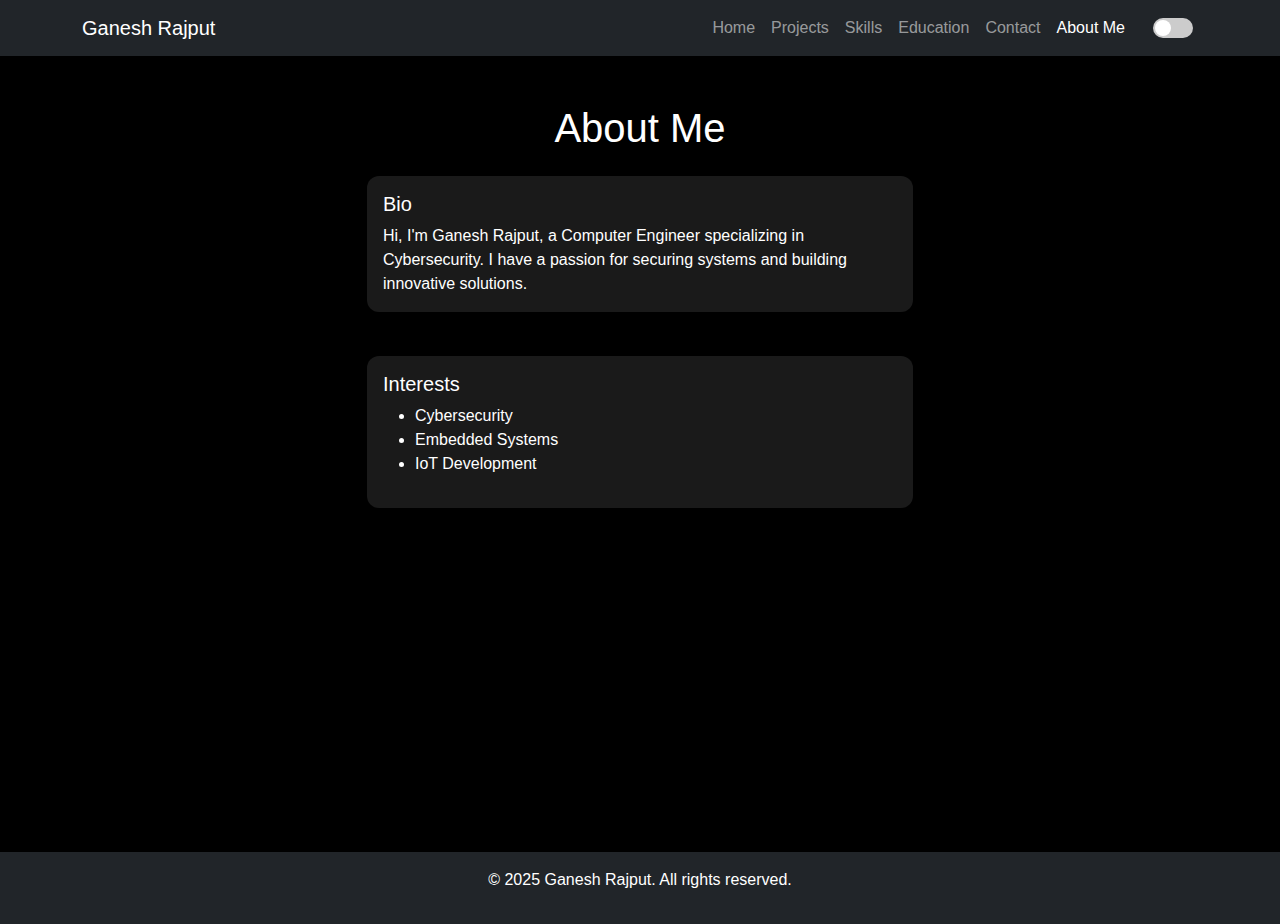
==== about.html @ 7d8dac80 "Initial commit" ====
<!DOCTYPE html>
<html lang="en">
<head>
  <meta charset="UTF-8">
  <meta name="viewport" content="width=device-width, initial-scale=1.0">
  <title>Ganesh Rajput - About Me</title>
  <link rel="stylesheet" href="css/bootstrap.min.css">
  <link rel="stylesheet" href="css/styles.css">
</head>
<body class="dark-mode">
  <!-- Navigation Bar -->
  <nav class="navbar navbar-expand-lg navbar-dark bg-dark">
    <div class="container">
      <a class="navbar-brand" href="index.html">Ganesh Rajput</a>
      <button class="navbar-toggler" type="button" data-bs-toggle="collapse" data-bs-target="#navbarNav">
        <span class="navbar-toggler-icon"></span>
      </button>
      <div class="collapse navbar-collapse" id="navbarNav">
        <ul class="navbar-nav ms-auto">
          <li class="nav-item"><a class="nav-link" href="index.html">Home</a></li>
          <li class="nav-item"><a class="nav-link" href="projects.html">Projects</a></li>
          <li class="nav-item"><a class="nav-link" href="skills.html">Skills</a></li>
          <li class="nav-item"><a class="nav-link" href="education.html">Education</a></li>
          <li class="nav-item"><a class="nav-link" href="contact.html">Contact</a></li>
          <li class="nav-item"><a class="nav-link active" href="about.html">About Me</a></li>
          <li class="nav-item d-flex align-items-center"><label class="theme-switch"><input type="checkbox" id="theme-toggle"><span class="slider"></span></label></li>
        </ul>
      </div>
    </div>
  </nav>

  <!-- Main Content -->
  <main class="container my-5 pb-5">
    <h1 class="text-center mb-4">About Me</h1>
    <div class="row">
      <div class="col-md-6 mb-4">
        <div class="card h-100">
          <div class="card-body">
            <h5 class="card-title">Bio</h5>
            <p class="card-text">Hi, I'm Ganesh Rajput, a Computer Engineer specializing in Cybersecurity. I have a passion for securing systems and building innovative solutions.</p>
          </div>
        </div>
      </div>
      <div class="col-md-6 mb-4">
        <div class="card h-100">
          <div class="card-body">
            <h5 class="card-title">Interests</h5>
            <ul>
              <li>Cybersecurity</li>
              <li>Embedded Systems</li>
              <li>IoT Development</li>
            </ul>
          </div>
        </div>
      </div>
    </div>
  </main>

  <!-- Footer -->
  <footer class="bg-dark text-white text-center py-3">
    <p>&copy; 2025 Ganesh Rajput. All rights reserved.</p>
  </footer>

  <script src="https://cdn.jsdelivr.net/npm/bootstrap@5.3.0/dist/js/bootstrap.bundle.min.js"></script>
  <script src="js/script.js"></script>
  
</body>
</html>
---- css/styles.css ----
/* Custom Fonts */
body {
  font-family: 'Roboto', sans-serif;
}

h1, h2, h3, h4, h5, h6 {
  font-family: 'Poppins', sans-serif;
}

/* Dark Mode by Default */
body.dark-mode {
  background-color: #000;
  color: #fff;
}

body.light-mode {
  background-color: #fff;
  color: #000;
}

/* Header Styles */
.header {
  background-color: rgba(0, 0, 0, 0.7) !important;
  color: #fff;
  padding: 100px 0;
}

.highlight {
  color: #ff6347; /* Tomato color */
}

/* Card Styles */
.card {
  background-color: rgba(255, 255, 255, 0.1);
  border: none;
  transition: transform 0.3s ease, box-shadow 0.3s ease;
}

.card:hover {
  transform: translateY(-10px);
  box-shadow: 0 10px 20px rgba(0, 0, 0, 0.2);
}

/* Dark Mode Specific Card Styles */
body.dark-mode .card {
  background-color: rgba(255, 255, 255, 0.1); /* Slightly transparent white */
}

body.dark-mode .card-body {
  color: #fff; /* White text in dark mode */
}

/* Light Mode Specific Card Styles */
body.light-mode .card {
  background-color: rgba(0, 0, 0, 0.1); /* Slightly transparent black */
}

body.light-mode .card-body {
  color: #000; /* Black text in light mode */
}

/* Footer Styles */
/* Ensure main content has enough space */
main {
  min-height: calc(100vh - 200px); /* Adjust footer spacing */
  padding-bottom: 50px; /* Prevent overlap */
}

/* Ensure footer stays at the bottom */
footer {
  position: relative;
  width: 100%;
  bottom: 0;
  background: #222;
  color: white;
  text-align: center;
  padding: 15px 0;
}


.card {
  border-radius: 12px;
  transition: transform 0.3s ease, box-shadow 0.3s ease;
}
.card:hover {
  transform: scale(1.05);
  box-shadow: 0px 4px 20px rgba(255, 69, 0, 0.5);
}
.card-link {
  text-decoration: none;
  color: inherit;
}

/* Theme Toggle Switch */
.theme-switch {
  position: relative;
  display: inline-block;
  width: 50px;
  height: 25px;
}

.theme-switch input {
  opacity: 0;
  width: 0;
  height: 0;
}

/* Style for the theme toggle switch */
.theme-switch {
  display: flex;
  align-items: center;
  justify-content: center;
  margin-left: 15px; /* Adjust spacing from navbar links */
}

/* Style the switch */
.theme-switch input {
  display: none;
}

.slider {
  width: 40px;
  height: 20px;
  background-color: #ccc;
  border-radius: 50px;
  position: relative;
  cursor: pointer;
  transition: 0.3s;
}

.slider::before {
  content: "";
  position: absolute;
  width: 16px;
  height: 16px;
  border-radius: 50%;
  background: white;
  top: 2px;
  left: 2px;
  transition: 0.3s;
}

input:checked + .slider {
  background-color: #ff6347;
}

input:checked + .slider::before {
  transform: translateX(20px);
}

/* Change input field focus border color */
.form-control:focus {
  border-color: #e74c3c !important; /* Same as "Ganesh Rajput" text color */
  box-shadow: 0 0 5px rgba(231, 76, 60, 0.75) !important;
}

/* Change button background color */
.btn-primary {
  background-color: #e74c3c !important; /* Same as "Ganesh Rajput" text color */
  border-color: #e74c3c !important;
}

/* Change button hover effect */
.btn-primary:hover {
  background-color: #c0392b !important; /* Darker shade for hover */
  border-color: #c0392b !important;
}

/* Styling for social media icons */
.social-link {
  color: #e74c3c; /* Same as your name's color */
  transition: transform 0.3s ease-in-out, color 0.3s ease-in-out;
}

.social-link:hover {
  color: #c0392b; /* Darker shade on hover */
  transform: scale(1.2);
}


.row {
  display: grid;
  grid-template-columns: 1fr; /* Makes it a single-column layout */
  gap: 20px;
  justify-items: center;
}
@media (max-width: 768px) {
  .form-container, .connect-box {
      width: 100%; /* Makes both take full width on small screens */
  }
}
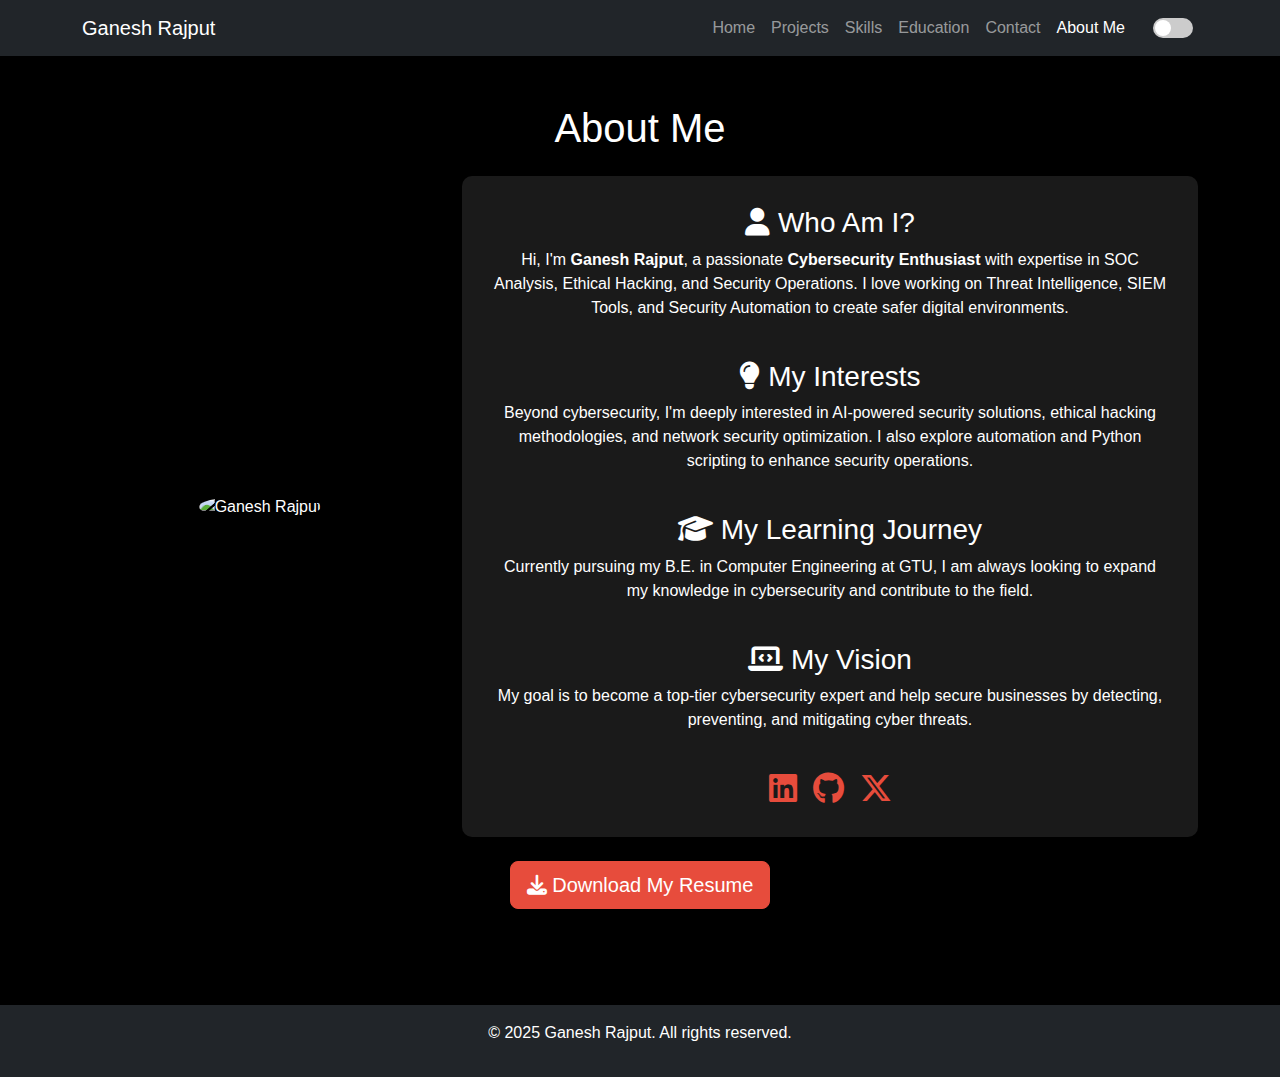
==== commit 78bbb5b3: "Commit" ====
--- a/about.html
+++ b/about.html
@@ -4,8 +4,33 @@
   <meta charset="UTF-8">
   <meta name="viewport" content="width=device-width, initial-scale=1.0">
   <title>Ganesh Rajput - About Me</title>
-  <link rel="stylesheet" href="css/bootstrap.min.css">
+  <link rel="stylesheet" href="https://cdn.jsdelivr.net/npm/bootstrap@5.3.0/dist/css/bootstrap.min.css">
+  <link rel="stylesheet" href="https://cdnjs.cloudflare.com/ajax/libs/font-awesome/6.4.2/css/all.min.css">
   <link rel="stylesheet" href="css/styles.css">
+  <style>
+    .about-section {
+      background: rgba(255, 255, 255, 0.1);
+      border-radius: 10px;
+      padding: 30px;
+      box-shadow: 0px 4px 10px rgba(0, 0, 0, 0.2);
+      color: white;
+    }
+    .profile-img {
+      width: 100%;
+      max-width: 300px;
+      border-radius: 50%;
+      box-shadow: 0px 4px 10px rgba(0, 0, 0, 0.3);
+    }
+    .social-icons a {
+      color: white;
+      font-size: 20px;
+      margin-right: 15px;
+      transition: 0.3s;
+    }
+    .social-icons a:hover {
+      color: #007bff;
+    }
+  </style>
 </head>
 <body class="dark-mode">
   <!-- Navigation Bar -->
@@ -23,37 +48,77 @@
           <li class="nav-item"><a class="nav-link" href="education.html">Education</a></li>
           <li class="nav-item"><a class="nav-link" href="contact.html">Contact</a></li>
           <li class="nav-item"><a class="nav-link active" href="about.html">About Me</a></li>
-          <li class="nav-item d-flex align-items-center"><label class="theme-switch"><input type="checkbox" id="theme-toggle"><span class="slider"></span></label></li>
+          <li class="nav-item d-flex align-items-center">
+            <label class="theme-switch"><input type="checkbox" id="theme-toggle"><span class="slider"></span></label>
+          </li>
         </ul>
       </div>
     </div>
   </nav>
 
   <!-- Main Content -->
-  <main class="container my-5 pb-5">
-    <h1 class="text-center mb-4">About Me</h1>
-    <div class="row">
-      <div class="col-md-6 mb-4">
-        <div class="card h-100">
-          <div class="card-body">
-            <h5 class="card-title">Bio</h5>
-            <p class="card-text">Hi, I'm Ganesh Rajput, a Computer Engineer specializing in Cybersecurity. I have a passion for securing systems and building innovative solutions.</p>
-          </div>
-        </div>
+  <main class="container my-5 pb-5 text-center">
+    <h1 class="mb-4">About Me</h1>
+    
+    <div class="row align-items-center">
+      <div class="col-md-4">
+        <img src="images/profile.jpg" alt="Ganesh Rajput" class="profile-img">
       </div>
-      <div class="col-md-6 mb-4">
-        <div class="card h-100">
-          <div class="card-body">
-            <h5 class="card-title">Interests</h5>
-            <ul>
-              <li>Cybersecurity</li>
-              <li>Embedded Systems</li>
-              <li>IoT Development</li>
-            </ul>
+      <div class="col-md-8">
+        <div class="about-section">
+          <h3><i class="fas fa-user"></i> Who Am I?</h3>
+          <p>
+            Hi, I'm <strong>Ganesh Rajput</strong>, a passionate <strong>Cybersecurity Enthusiast</strong> 
+            with expertise in SOC Analysis, Ethical Hacking, and Security Operations.  
+            I love working on Threat Intelligence, SIEM Tools, and Security Automation to create safer digital environments.
+          </p>
+          <br>
+          <h3><i class="fas fa-lightbulb"></i> My Interests</h3>
+          <p>
+            Beyond cybersecurity, I'm deeply interested in AI-powered security solutions,  
+            ethical hacking methodologies, and network security optimization.  
+            I also explore automation and Python scripting to enhance security operations.
+          </p>
+          <br>
+
+          <h3><i class="fas fa-graduation-cap"></i> My Learning Journey</h3>
+          <p>
+            Currently pursuing my B.E. in Computer Engineering at GTU,  
+            I am always looking to expand my knowledge in cybersecurity and contribute to the field.
+          </p>
+
+          <br>
+
+          <h3><i class="fas fa-laptop-code"></i> My Vision</h3>
+          <p>
+            My goal is to become a top-tier cybersecurity expert and help secure businesses  
+            by detecting, preventing, and mitigating cyber threats.
+          </p>
+
+          <br>
+
+          <div class="d-flex justify-content-center gap-3">
+            <a href="https://www.linkedin.com/in/ganeshrajput7045/" target="_blank" class="social-link">
+              <i class="fab fa-linkedin fa-2x"></i>
+            </a>
+            <a href="https://github.com/ganesh-rajput-07" target="_blank" class="social-link">
+              <i class="fab fa-github fa-2x"></i>
+            </a>
+            <a href="https://x.com/RajputGanesh07" target="_blank" class="social-link">
+              <i class="fab fa-x-twitter fa-2x"></i>
+            </a>
+            
           </div>
         </div>
       </div>
     </div>
+    <div class="text-center mt-4">
+      <a href="https://drive.google.com/uc?export=download&id=17EgNpcmXb2UYRT5X8eNHIDx5eYbyL1_1" 
+         class="btn btn-primary btn-lg">
+        <i class="fas fa-download"></i> Download My Resume
+      </a>
+    </div>
+          
   </main>
 
   <!-- Footer -->
@@ -62,7 +127,5 @@
   </footer>
 
   <script src="https://cdn.jsdelivr.net/npm/bootstrap@5.3.0/dist/js/bootstrap.bundle.min.js"></script>
-  <script src="js/script.js"></script>
-  
 </body>
-</html>+</html>
--- a/css/styles.css
+++ b/css/styles.css
@@ -178,7 +178,7 @@
 }
 
 
-.row {
+.contact {
   display: grid;
   grid-template-columns: 1fr; /* Makes it a single-column layout */
   gap: 20px;
